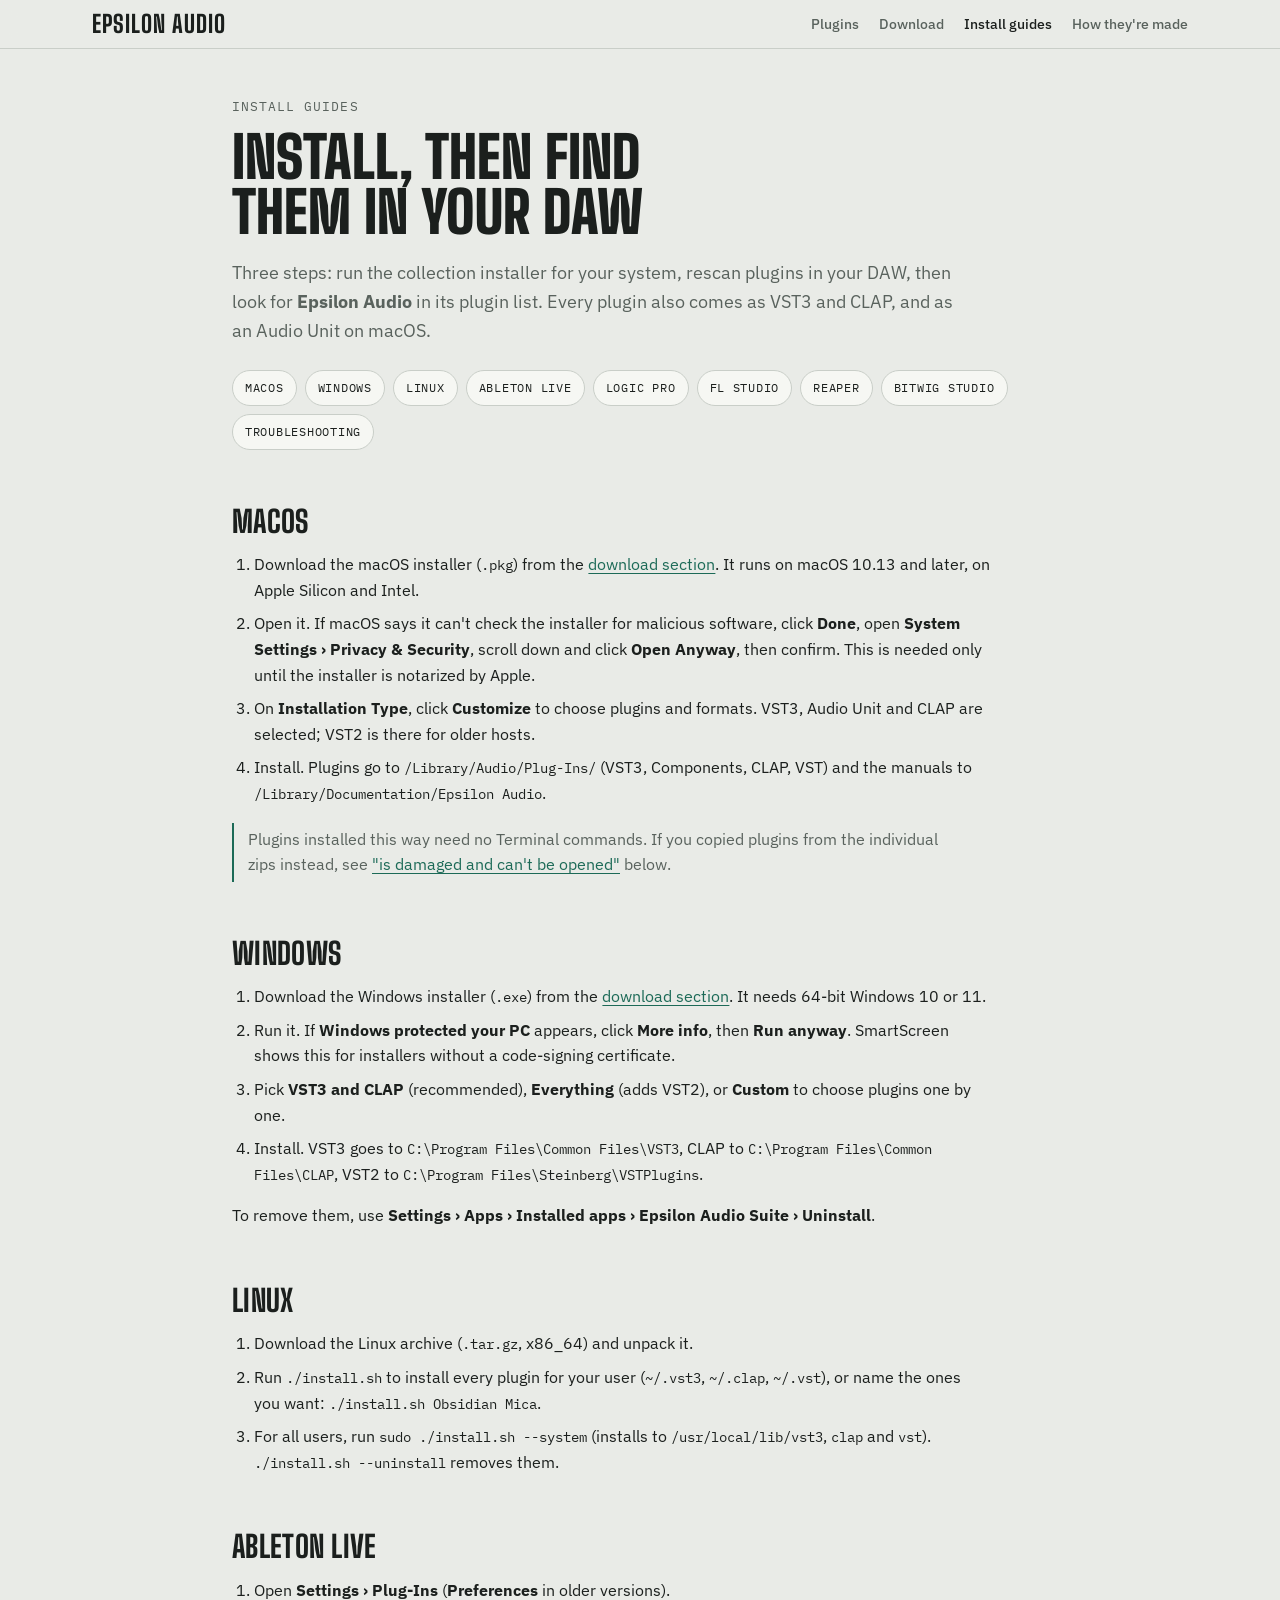
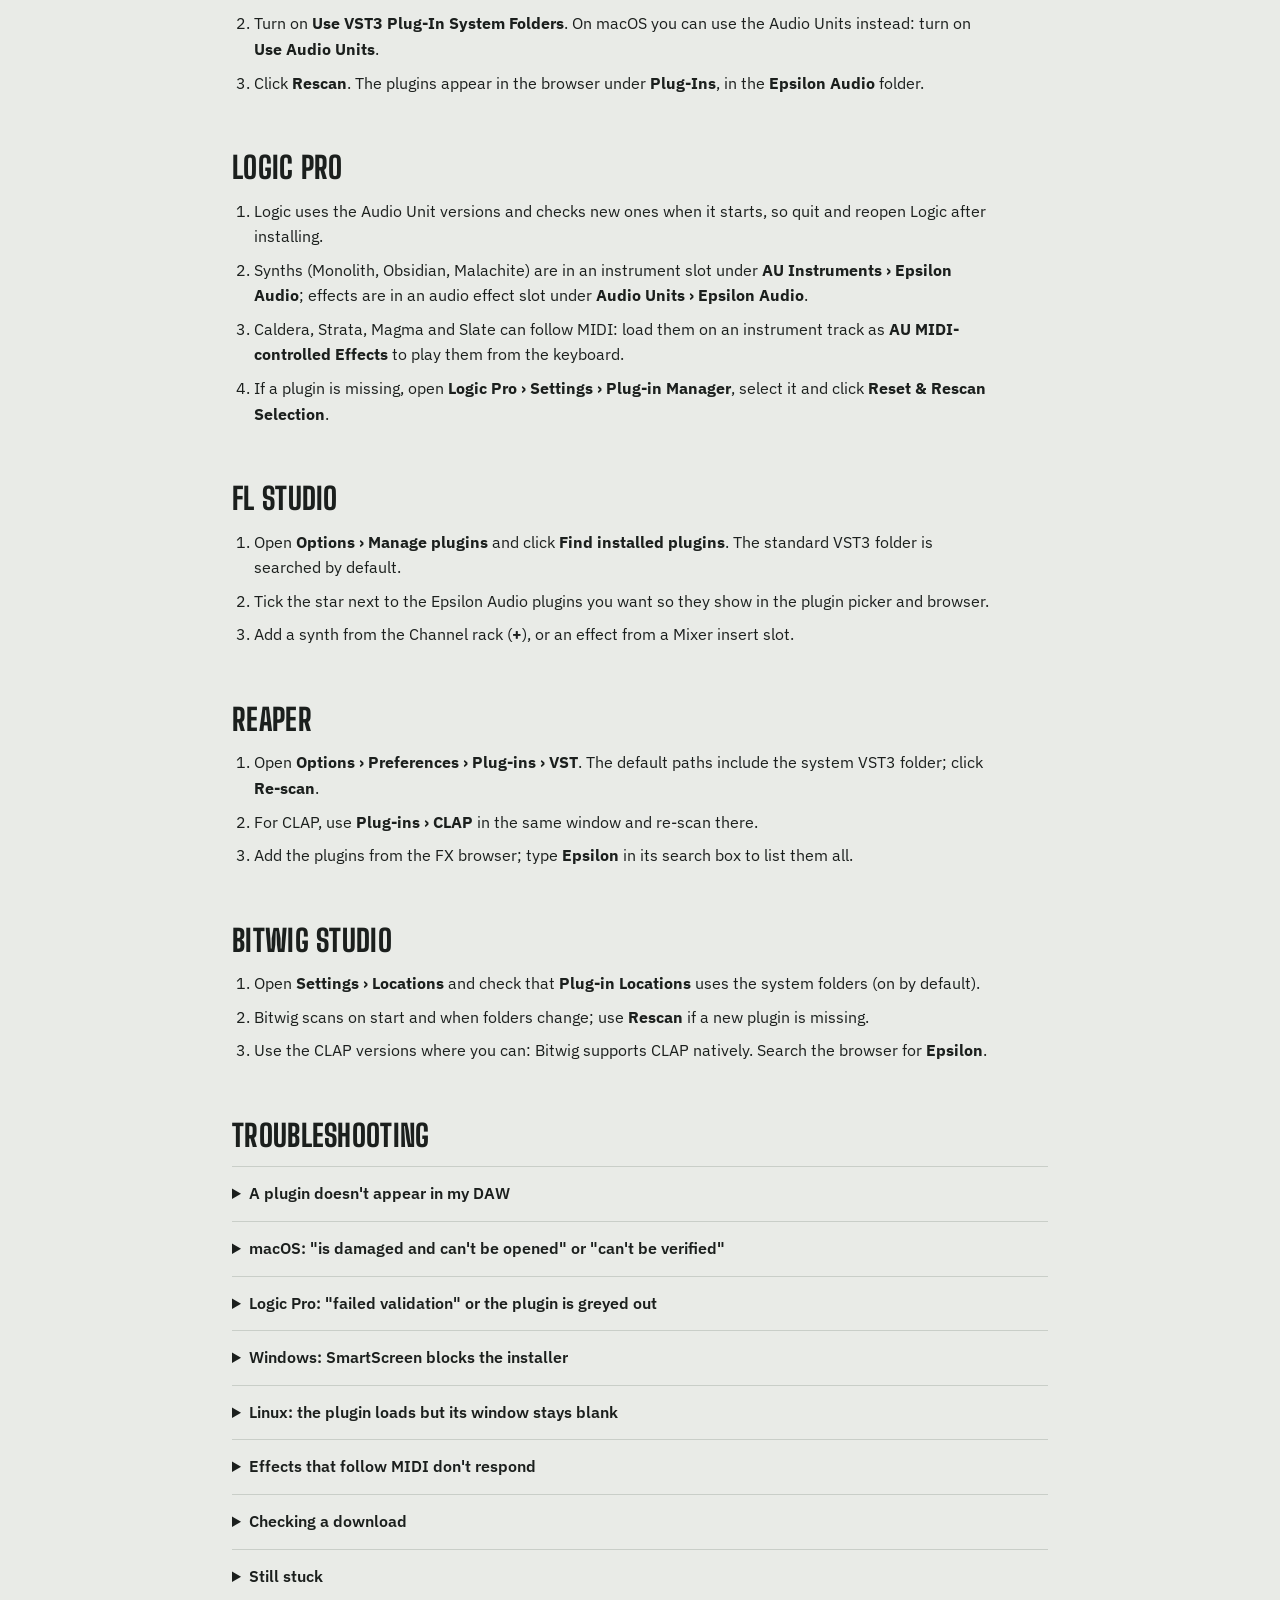
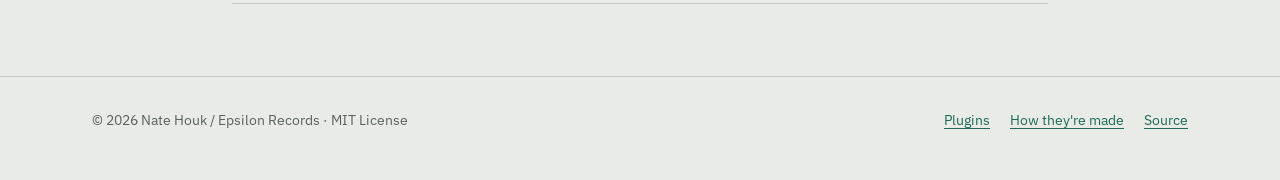
==== site/install.html @ 75275386 "Website: benefit-led homepage, task catalogue, collection installer download, install guides, How th" ====
<!doctype html>
<html lang="en">
<head>
<meta charset="utf-8">
<meta name="viewport" content="width=device-width, initial-scale=1, viewport-fit=cover">
<meta name="color-scheme" content="light dark">
<title>Install guides · Epsilon Audio</title>
<meta name="description" content="Install the free Epsilon Audio plugins on macOS, Windows or Linux, and find them in Ableton Live, Logic Pro, FL Studio, Reaper and Bitwig Studio. Troubleshooting for plugins that don't show up.">
<link rel="canonical" href="https://plugins.epsilonrecords.com/install">
<link rel="icon" href="favicon.svg" type="image/svg+xml">
<link rel="preconnect" href="https://fonts.googleapis.com">
<link rel="preconnect" href="https://fonts.gstatic.com" crossorigin>
<link rel="stylesheet" href="https://fonts.googleapis.com/css2?family=Big+Shoulders+Display:wght@800;900&family=IBM+Plex+Mono:wght@400;500&family=IBM+Plex+Sans:wght@400;600&display=swap">
<link rel="stylesheet" href="pages.css">
<script defer data-domain="plugins.epsilonrecords.com" src="https://plausible.io/js/script.file-downloads.outbound-links.tagged-events.js"></script>
</head>
<body>
<header class="top">
  <div class="wrap">
    <a class="brand" href="/"><b>Epsilon Audio</b></a>
    <nav class="links" aria-label="Pages">
      <a href="/#plugins" class="opt">Plugins</a>
      <a href="/#download">Download</a>
      <a href="install" aria-current="page">Install guides</a>
      <a href="made" class="opt">How they're made</a>
    </nav>
  </div>
</header>

<main>
  <div class="wrap">
    <p class="label">Install guides</p>
    <h1>Install, then find them in your DAW</h1>
    <p class="lede">Three steps: run the collection installer for your system, rescan plugins in your DAW, then look for <b>Epsilon Audio</b> in its plugin list. Every plugin also comes as VST3 and CLAP, and as an Audio Unit on macOS.</p>
    <ul class="toc">
      <li><a href="#macos">macOS</a></li><li><a href="#windows">Windows</a></li><li><a href="#linux">Linux</a></li>
      <li><a href="#live">Ableton Live</a></li><li><a href="#logic">Logic Pro</a></li><li><a href="#fl">FL Studio</a></li>
      <li><a href="#reaper">Reaper</a></li><li><a href="#bitwig">Bitwig Studio</a></li><li><a href="#trouble">Troubleshooting</a></li>
    </ul>

    <h2 id="macos">macOS</h2>
    <ol class="steps">
      <li>Download the macOS installer (<code>.pkg</code>) from the <a href="/#download">download section</a>. It runs on macOS 10.13 and later, on Apple Silicon and Intel.</li>
      <li>Open it. If macOS says it can't check the installer for malicious software, click <b>Done</b>, open <b>System Settings › Privacy &amp; Security</b>, scroll down and click <b>Open Anyway</b>, then confirm. This is needed only until the installer is notarized by Apple.</li>
      <li>On <b>Installation Type</b>, click <b>Customize</b> to choose plugins and formats. VST3, Audio Unit and CLAP are selected; VST2 is there for older hosts.</li>
      <li>Install. Plugins go to <code>/Library/Audio/Plug-Ins/</code> (VST3, Components, CLAP, VST) and the manuals to <code>/Library/Documentation/Epsilon Audio</code>.</li>
    </ol>
    <p class="note">Plugins installed this way need no Terminal commands. If you copied plugins from the individual zips instead, see <a href="#damaged">"is damaged and can't be opened"</a> below.</p>

    <h2 id="windows">Windows</h2>
    <ol class="steps">
      <li>Download the Windows installer (<code>.exe</code>) from the <a href="/#download">download section</a>. It needs 64-bit Windows 10 or 11.</li>
      <li>Run it. If <b>Windows protected your PC</b> appears, click <b>More info</b>, then <b>Run anyway</b>. SmartScreen shows this for installers without a code-signing certificate.</li>
      <li>Pick <b>VST3 and CLAP</b> (recommended), <b>Everything</b> (adds VST2), or <b>Custom</b> to choose plugins one by one.</li>
      <li>Install. VST3 goes to <code>C:\Program Files\Common Files\VST3</code>, CLAP to <code>C:\Program Files\Common Files\CLAP</code>, VST2 to <code>C:\Program Files\Steinberg\VSTPlugins</code>.</li>
    </ol>
    <p>To remove them, use <b>Settings › Apps › Installed apps › Epsilon Audio Suite › Uninstall</b>.</p>

    <h2 id="linux">Linux</h2>
    <ol class="steps">
      <li>Download the Linux archive (<code>.tar.gz</code>, x86_64) and unpack it.</li>
      <li>Run <code>./install.sh</code> to install every plugin for your user (<code>~/.vst3</code>, <code>~/.clap</code>, <code>~/.vst</code>), or name the ones you want: <code>./install.sh Obsidian Mica</code>.</li>
      <li>For all users, run <code>sudo ./install.sh --system</code> (installs to <code>/usr/local/lib/vst3</code>, <code>clap</code> and <code>vst</code>). <code>./install.sh --uninstall</code> removes them.</li>
    </ol>

    <h2 id="live">Ableton Live</h2>
    <ol class="steps">
      <li>Open <b>Settings › Plug-Ins</b> (<b>Preferences</b> in older versions).</li>
      <li>Turn on <b>Use VST3 Plug-In System Folders</b>. On macOS you can use the Audio Units instead: turn on <b>Use Audio Units</b>.</li>
      <li>Click <b>Rescan</b>. The plugins appear in the browser under <b>Plug-Ins</b>, in the <b>Epsilon Audio</b> folder.</li>
    </ol>

    <h2 id="logic">Logic Pro</h2>
    <ol class="steps">
      <li>Logic uses the Audio Unit versions and checks new ones when it starts, so quit and reopen Logic after installing.</li>
      <li>Synths (Monolith, Obsidian, Malachite) are in an instrument slot under <b>AU Instruments › Epsilon Audio</b>; effects are in an audio effect slot under <b>Audio Units › Epsilon Audio</b>.</li>
      <li>Caldera, Strata, Magma and Slate can follow MIDI: load them on an instrument track as <b>AU MIDI-controlled Effects</b> to play them from the keyboard.</li>
      <li>If a plugin is missing, open <b>Logic Pro › Settings › Plug-in Manager</b>, select it and click <b>Reset &amp; Rescan Selection</b>.</li>
    </ol>

    <h2 id="fl">FL Studio</h2>
    <ol class="steps">
      <li>Open <b>Options › Manage plugins</b> and click <b>Find installed plugins</b>. The standard VST3 folder is searched by default.</li>
      <li>Tick the star next to the Epsilon Audio plugins you want so they show in the plugin picker and browser.</li>
      <li>Add a synth from the Channel rack (<b>+</b>), or an effect from a Mixer insert slot.</li>
    </ol>

    <h2 id="reaper">Reaper</h2>
    <ol class="steps">
      <li>Open <b>Options › Preferences › Plug-ins › VST</b>. The default paths include the system VST3 folder; click <b>Re-scan</b>.</li>
      <li>For CLAP, use <b>Plug-ins › CLAP</b> in the same window and re-scan there.</li>
      <li>Add the plugins from the FX browser; type <b>Epsilon</b> in its search box to list them all.</li>
    </ol>

    <h2 id="bitwig">Bitwig Studio</h2>
    <ol class="steps">
      <li>Open <b>Settings › Locations</b> and check that <b>Plug-in Locations</b> uses the system folders (on by default).</li>
      <li>Bitwig scans on start and when folders change; use <b>Rescan</b> if a new plugin is missing.</li>
      <li>Use the CLAP versions where you can: Bitwig supports CLAP natively. Search the browser for <b>Epsilon</b>.</li>
    </ol>

    <h2 id="trouble">Troubleshooting</h2>
    <details><summary>A plugin doesn't appear in my DAW</summary>
      <p>Check that the format your DAW uses is installed (Logic needs the Audio Unit; Ableton Live needs VST3 or AU; Bitwig and Reaper can use CLAP), that the DAW scans the standard folders listed above, and rescan. 32-bit hosts can't load the plugins; they are 64-bit only.</p></details>
    <details id="damaged"><summary>macOS: "is damaged and can't be opened" or "can't be verified"</summary>
      <p>macOS quarantines plugins copied from a downloaded zip until the builds are notarized. Use the collection installer, which avoids this, or clear the flag for every Epsilon Audio plugin in Terminal:</p>
      <pre>xattr -dr com.apple.quarantine ~/Library/Audio/Plug-Ins/*/{Monolith,Caldera,Obsidian,Strata,Basalt,Gneiss,Mica,Flint,Granite,Slate,Magma,Talc,Schist,Geode,Malachite}*</pre></details>
    <details><summary>Logic Pro: "failed validation" or the plugin is greyed out</summary>
      <p>Open <b>Logic Pro › Settings › Plug-in Manager</b>, select the plugin and click <b>Reset &amp; Rescan Selection</b>. If it still fails, reinstall it with the collection installer and restart Logic.</p></details>
    <details><summary>Windows: SmartScreen blocks the installer</summary>
      <p>Click <b>More info</b>, then <b>Run anyway</b>. It appears because the installer isn't signed with a paid code-signing certificate yet. You can check the download against the published SHA-256 checksums (below).</p></details>
    <details><summary>Linux: the plugin loads but its window stays blank</summary>
      <p>The interfaces draw with OpenGL. Install your distribution's Mesa or GPU driver packages (for example <code>libgl1</code> and <code>libx11-6</code> on Debian and Ubuntu) and restart the DAW.</p></details>
    <details><summary>Effects that follow MIDI don't respond</summary>
      <p>Caldera, Strata, Magma and Slate react to MIDI for key tracking, triggered envelopes and gating. Route a MIDI track to the plugin (in Logic, load it as an AU MIDI-controlled Effect), and check that its <b>MIDI</b> button is on.</p></details>
    <details><summary>Checking a download</summary>
      <p>Every release lists <code>SHA256SUMS.txt</code>. In a terminal, in the folder with your download:</p>
      <pre>shasum -a 256 -c SHA256SUMS.txt --ignore-missing     # macOS
sha256sum -c SHA256SUMS.txt --ignore-missing         # Linux
Get-FileHash .\Epsilon-Audio-Suite-*.exe              # Windows PowerShell; compare with the file</pre></details>
    <details><summary>Still stuck</summary>
      <p><a href="https://github.com/natehouk/epsilon-plugins/issues/new">Open an issue</a> with your system, DAW and its version, and which plugin and format you installed.</p></details>
  </div>
</main>

<footer>
  <div class="wrap">
    <span>© 2026 Nate Houk / Epsilon Records · MIT License</span>
    <span class="links"><a href="/">Plugins</a><a href="made">How they're made</a><a href="https://github.com/natehouk/epsilon-plugins" target="_blank" rel="noopener">Source</a></span>
  </div>
</footer>
</body>
</html>
---- site/pages.css ----
/* Shared styles for the secondary pages (install guides, how they're made). Tokens match index.html. */
img { max-width: 100%; }
body { margin: 0; }
:root {
  --bg: #e9ebe7; --surface: #f6f7f3; --ink: #1b1f1d; --muted: #59625d; --line: #c9cec8;
  --accent: #1c6a57; --accent-ink: #f4f7f3; --code-bg: #1b1f1d; --code-fg: #dfe6e0;
  --font-display: "Big Shoulders Display", "Arial Narrow", "Roboto Condensed", Impact, sans-serif;
  --font-body: "IBM Plex Sans", "Segoe UI", Roboto, Helvetica, Arial, sans-serif;
  --font-mono: "IBM Plex Mono", ui-monospace, "SF Mono", Menlo, Consolas, monospace;
  --radius: 6px;
}
@media (prefers-color-scheme: dark) {
  :root:not([data-theme="light"]) {
    --bg: #121514; --surface: #1a1e1c; --ink: #e4e8e3; --muted: #9aa49e; --line: #2c3330;
    --accent: #5cc3a3; --accent-ink: #0d1412; --code-bg: #0b0d0c; --code-fg: #d6ded8; color-scheme: dark;
  }
}
:root[data-theme="dark"] {
  --bg: #121514; --surface: #1a1e1c; --ink: #e4e8e3; --muted: #9aa49e; --line: #2c3330;
  --accent: #5cc3a3; --accent-ink: #0d1412; --code-bg: #0b0d0c; --code-fg: #d6ded8; color-scheme: dark;
}
* { box-sizing: border-box; }
body { background: var(--bg); color: var(--ink); font-family: var(--font-body); font-size: 1rem; line-height: 1.6; -webkit-font-smoothing: antialiased; }
.wrap { max-width: 880px; margin: 0 auto; padding-inline: max(16px, env(safe-area-inset-left, 0px)); }
@media (min-width: 720px) { .wrap { padding-inline: 32px; } }
a { color: var(--accent); text-underline-offset: 3px; }
a:focus-visible, button:focus-visible, summary:focus-visible { outline: 2px solid var(--accent); outline-offset: 3px; border-radius: 3px; }
header.top { border-bottom: 1px solid var(--line); position: sticky; top: 0; z-index: 5; background: color-mix(in srgb, var(--bg) 90%, transparent); backdrop-filter: blur(8px); -webkit-backdrop-filter: blur(8px); }
header.top .wrap { display: flex; align-items: center; gap: 24px; padding-block: 12px; max-width: 1160px; }
.brand { display: flex; align-items: baseline; gap: 10px; text-decoration: none; color: var(--ink); }
.brand b { font-family: var(--font-display); font-weight: 800; font-size: 1.5rem; letter-spacing: 0.04em; text-transform: uppercase; line-height: 1; }
nav.links { margin-left: auto; display: flex; gap: 20px; flex-wrap: wrap; }
nav.links a { color: var(--muted); text-decoration: none; font-size: 0.9rem; font-weight: 500; }
nav.links a:hover, nav.links a[aria-current] { color: var(--ink); }
@media (max-width: 640px) { nav.links .opt { display: none; } }
@media (max-width: 640px) { .brand b { font-size: 1.2rem; white-space: nowrap; } nav.links { gap: 14px; flex-wrap: nowrap; } nav.links a { white-space: nowrap; font-size: 0.85rem; } }

main { padding-block: 48px 72px; }
.label { font-family: var(--font-mono); font-size: 0.8125rem; letter-spacing: 0.08em; text-transform: uppercase; color: var(--muted); margin: 0; }
h1 { font-family: var(--font-display); font-weight: 900; text-transform: uppercase; font-size: clamp(2.4rem, 6vw, 3.6rem); line-height: 0.95; margin: 12px 0 16px; text-wrap: balance; }
h2 { font-family: var(--font-display); font-weight: 800; text-transform: uppercase; font-size: 1.9rem; line-height: 1; margin: 56px 0 16px; letter-spacing: 0.01em; scroll-margin-top: 80px; }
h3 { font-size: 1.05rem; margin: 28px 0 8px; scroll-margin-top: 80px; }
p, li { max-width: 46rem; }
.lede { font-size: 1.15rem; color: var(--muted); }
.toc { display: flex; flex-wrap: wrap; gap: 8px; margin: 24px 0 0; padding: 0; list-style: none; }
.toc a { display: inline-block; font-family: var(--font-mono); font-size: 0.78rem; letter-spacing: 0.06em; text-transform: uppercase; text-decoration: none;
  border: 1px solid var(--line); background: var(--surface); color: var(--ink); padding: 7px 12px; border-radius: 999px; }
.toc a:hover { border-color: var(--accent); }
ol.steps { padding-left: 1.4em; }
ol.steps li { margin-bottom: 8px; }
code, kbd { font-family: var(--font-mono); font-size: 0.88em; overflow-wrap: anywhere; }
kbd { border: 1px solid var(--line); border-bottom-width: 2px; border-radius: 4px; padding: 0 5px; background: var(--surface); }
pre { background: var(--code-bg); color: var(--code-fg); border-radius: var(--radius); padding: 14px 16px; overflow-x: auto; font-size: 0.85rem; }
.note { border-left: 2px solid var(--accent); padding: 4px 0 4px 14px; color: var(--muted); }
.note b { color: var(--ink); }
.table-scroll { overflow-x: auto; }
table { width: 100%; border-collapse: collapse; font-size: 0.92rem; }
th, td { text-align: left; padding: 9px 12px 9px 0; border-bottom: 1px solid var(--line); vertical-align: top; }
th { font-family: var(--font-mono); font-weight: 500; font-size: 0.72rem; text-transform: uppercase; letter-spacing: 0.06em; color: var(--muted); }
details { border-bottom: 1px solid var(--line); padding: 4px 0; }
details:first-of-type { border-top: 1px solid var(--line); }
summary { cursor: pointer; font-weight: 600; padding: 10px 0; }
details > *:not(summary) { margin-left: 0; }
details[open] { padding-bottom: 14px; }
footer { border-top: 1px solid var(--line); padding-block: 32px 48px; color: var(--muted); font-size: 0.88rem; }
footer .wrap { display: flex; flex-wrap: wrap; gap: 16px 32px; justify-content: space-between; max-width: 1160px; }
footer .links { display: flex; gap: 20px; flex-wrap: wrap; }
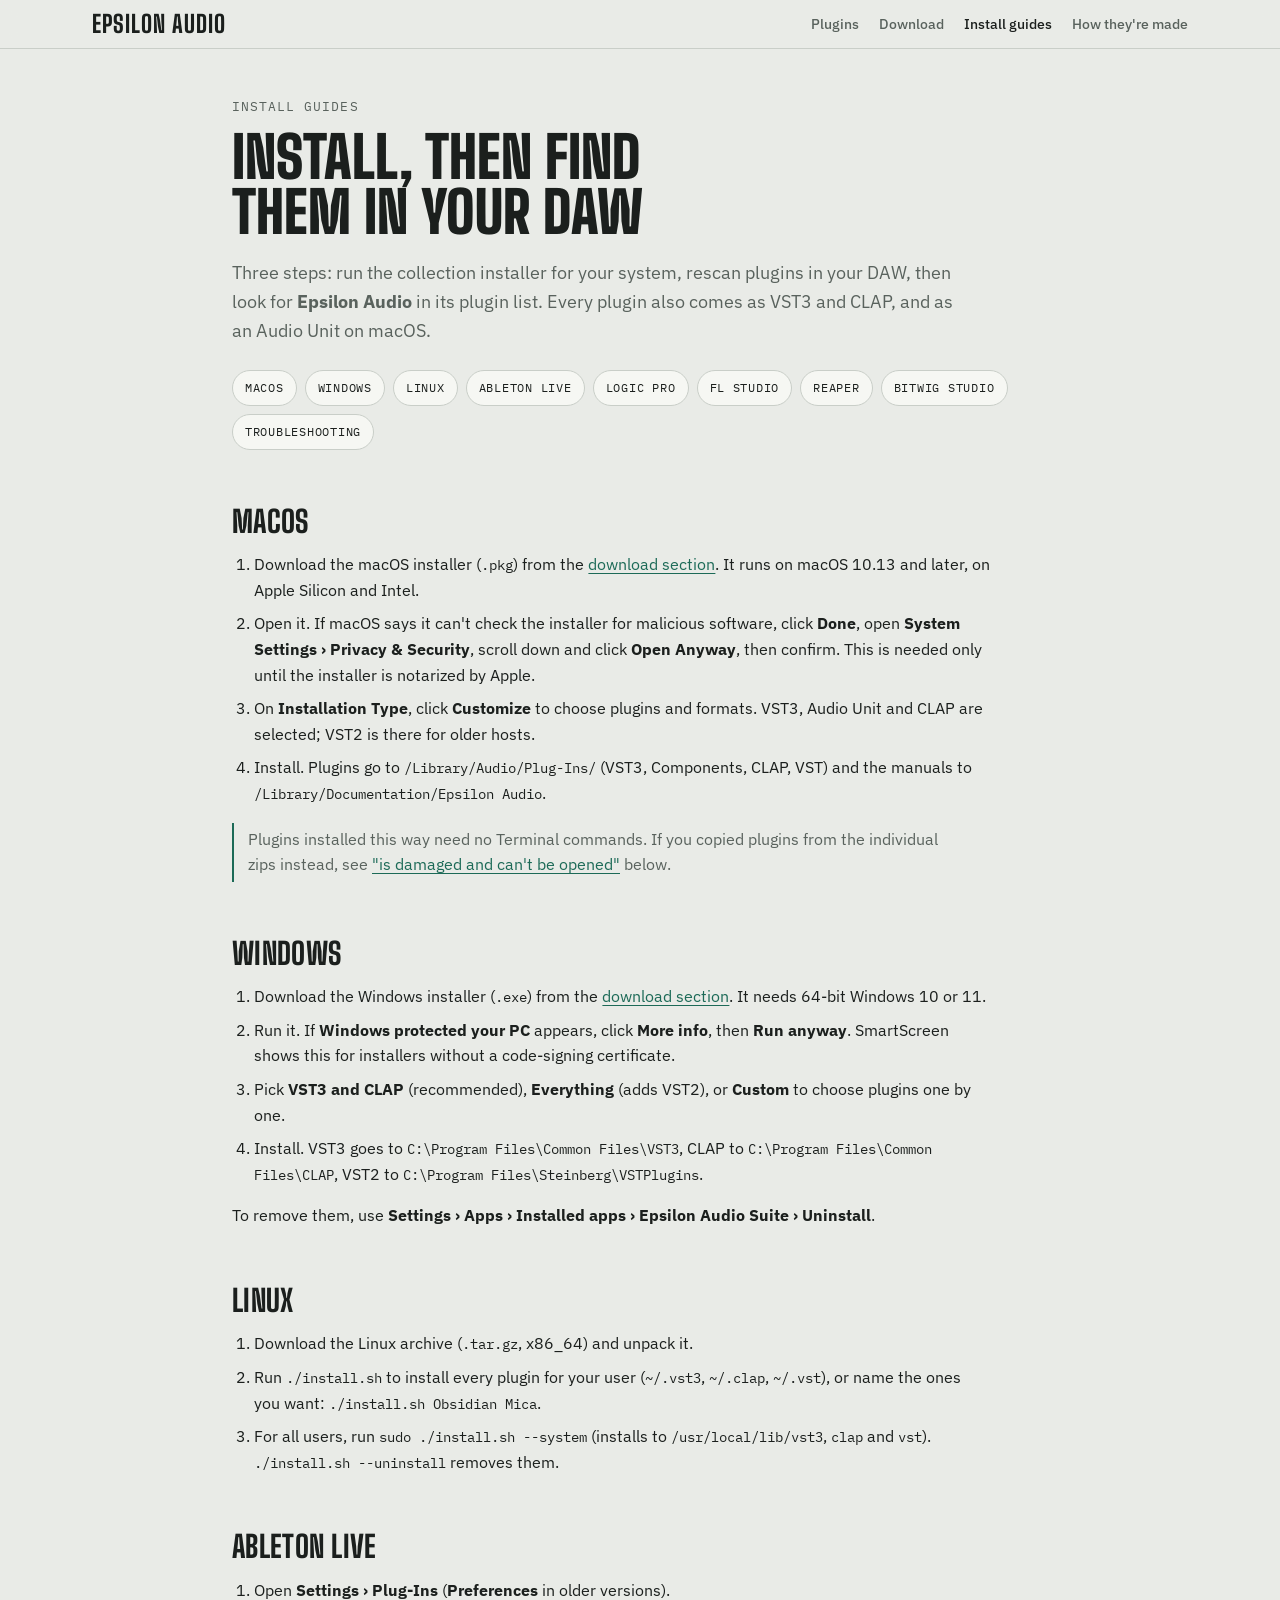
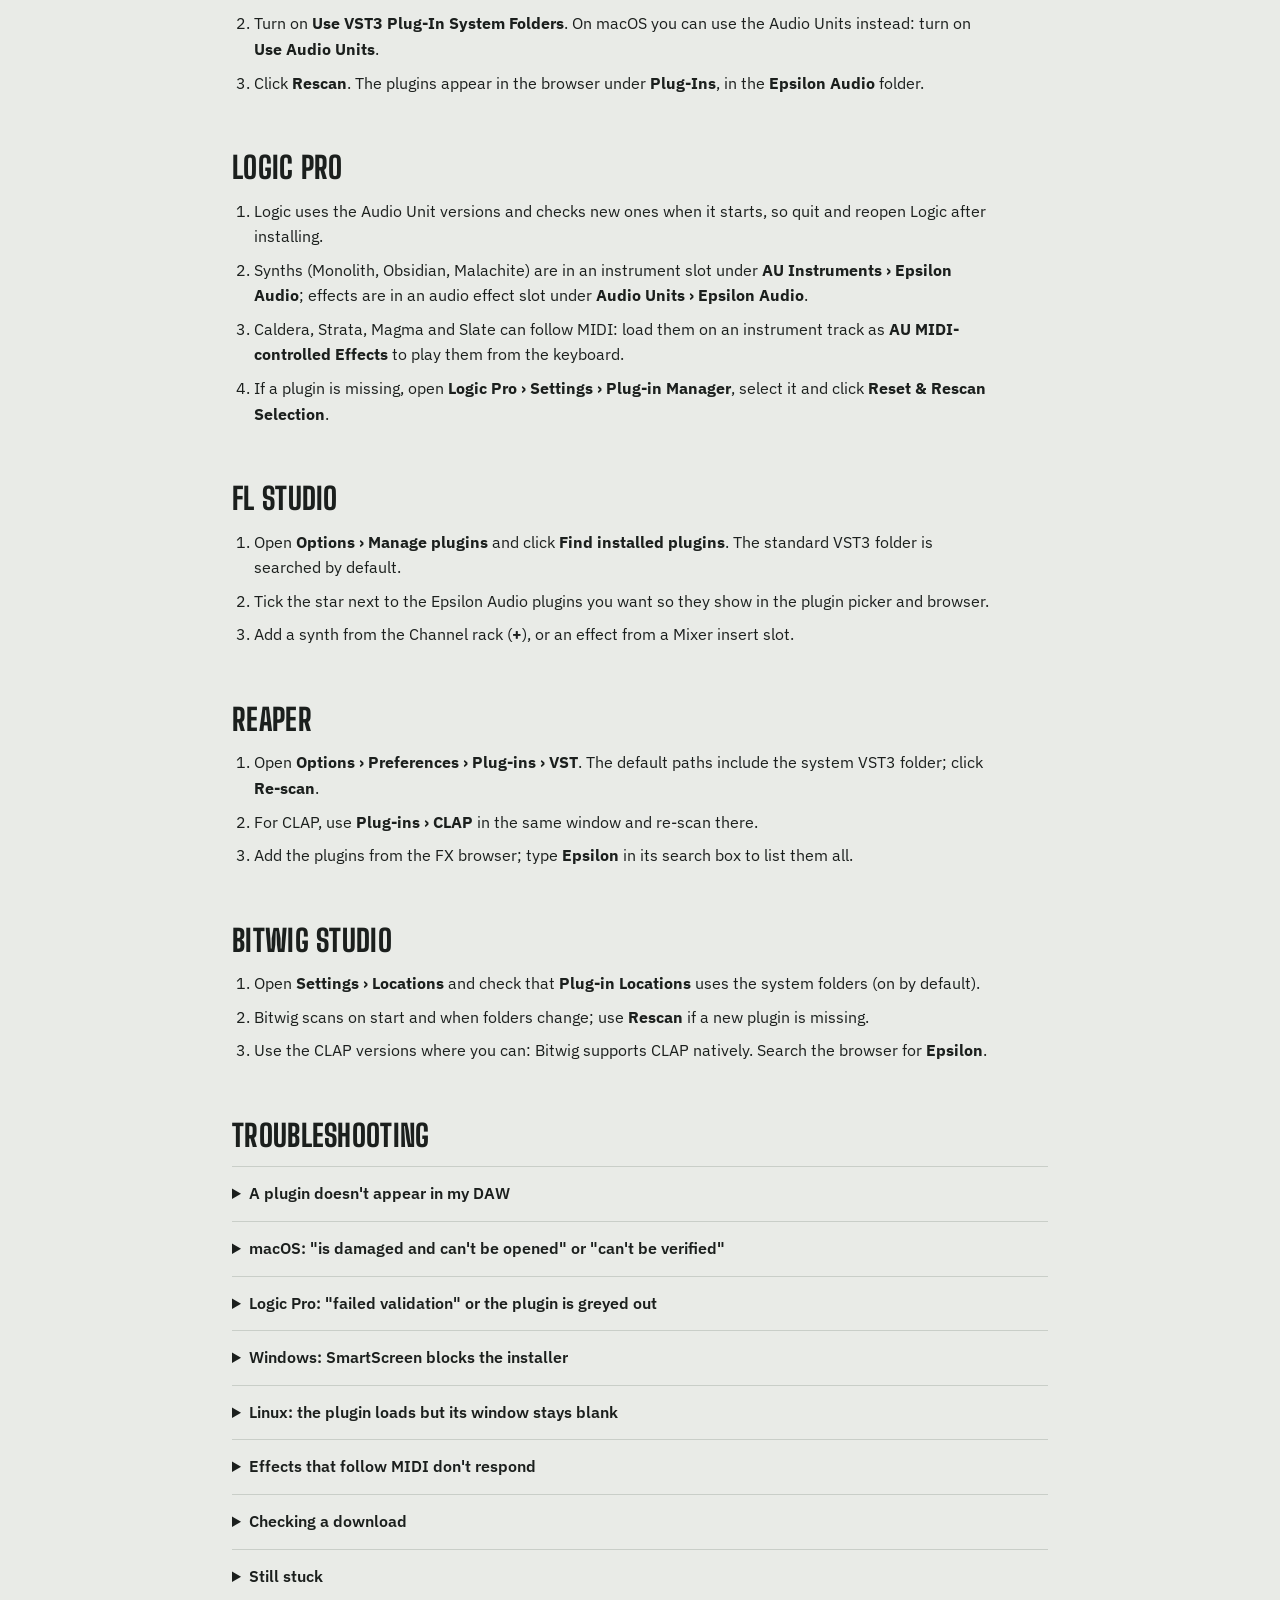
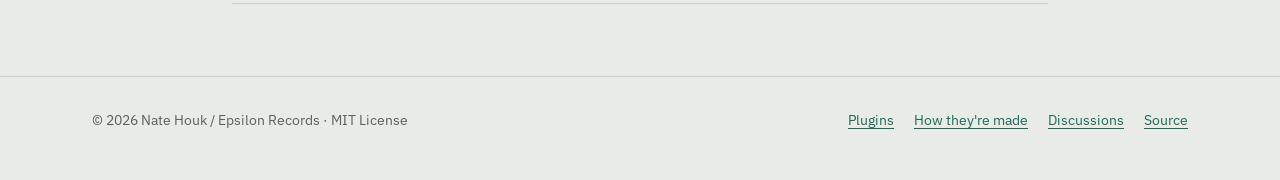
==== commit 2e592c02: "Site: link GitHub Discussions for help and feedback Co-Authored-By: Claude Opus 5.5 <noreply@anthrop" ====
--- a/site/install.html
+++ b/site/install.html
@@ -119,14 +119,14 @@
 sha256sum -c SHA256SUMS.txt --ignore-missing         # Linux
 Get-FileHash .\Epsilon-Audio-Suite-*.exe              # Windows PowerShell; compare with the file</pre></details>
     <details><summary>Still stuck</summary>
-      <p><a href="https://github.com/natehouk/epsilon-plugins/issues/new">Open an issue</a> with your system, DAW and its version, and which plugin and format you installed.</p></details>
+      <p>Ask in <a href="https://github.com/natehouk/epsilon-plugins/discussions">Discussions</a> with your system, DAW and its version, and which plugin and format you installed. Found a bug? <a href="https://github.com/natehouk/epsilon-plugins/issues/new">Open an issue</a>.</p></details>
   </div>
 </main>
 
 <footer>
   <div class="wrap">
     <span>© 2026 Nate Houk / Epsilon Records · MIT License</span>
-    <span class="links"><a href="/">Plugins</a><a href="made">How they're made</a><a href="https://github.com/natehouk/epsilon-plugins" target="_blank" rel="noopener">Source</a></span>
+    <span class="links"><a href="/">Plugins</a><a href="made">How they're made</a><a href="https://github.com/natehouk/epsilon-plugins/discussions" target="_blank" rel="noopener">Discussions</a><a href="https://github.com/natehouk/epsilon-plugins" target="_blank" rel="noopener">Source</a></span>
   </div>
 </footer>
 </body>
